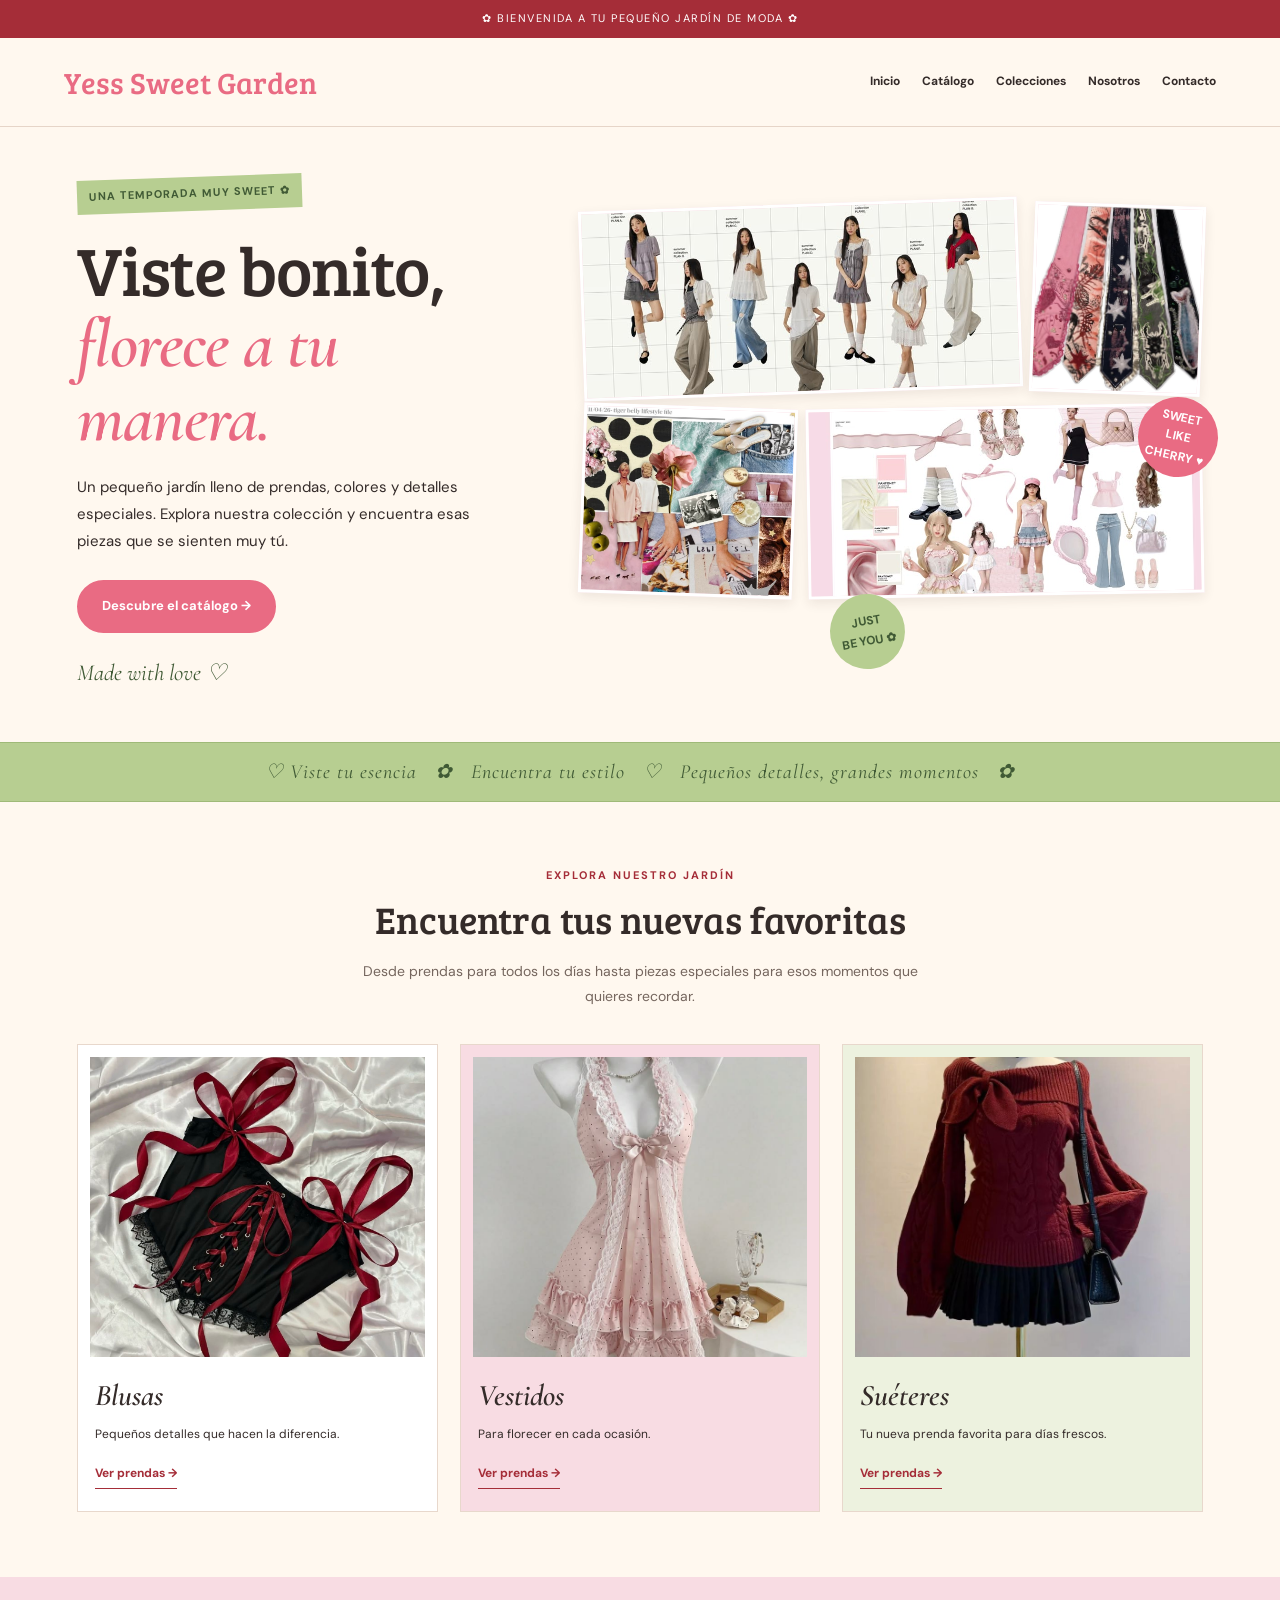
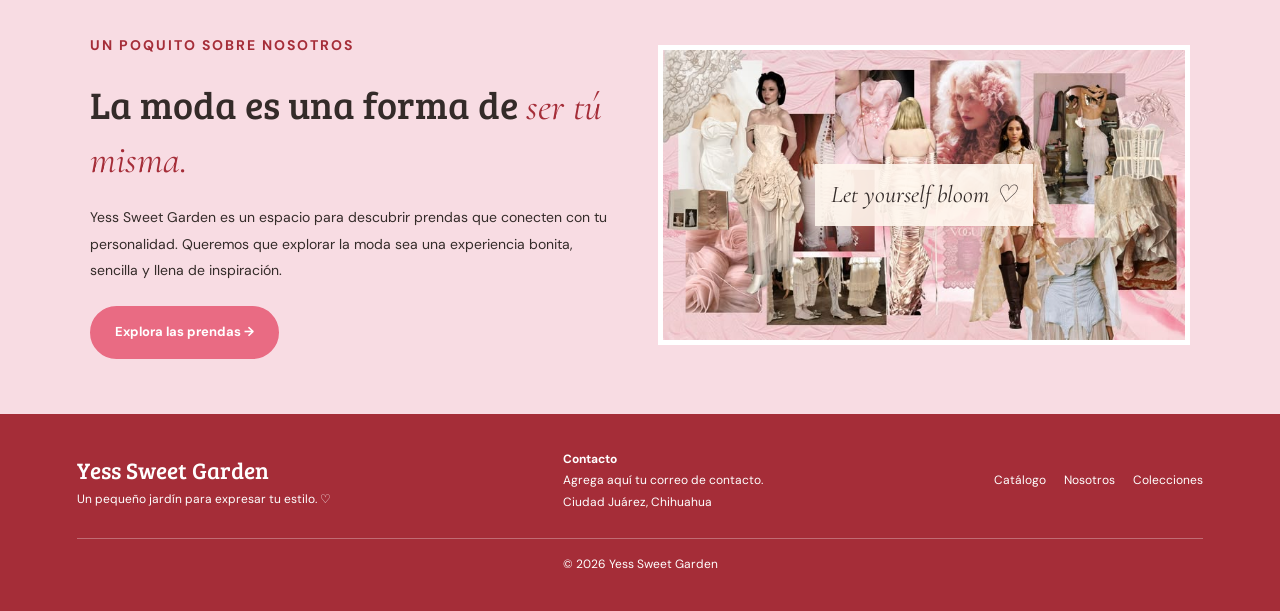
==== inicio.html @ 65d48775 "Primer commit: estructura inicial de Yess Sweet Garden" ====
<!DOCTYPE html>
<html lang="es">
<head>
    <meta charset="UTF-8">
    <meta name="viewport" content="width=device-width, initial-scale=1.0">

    <title>Yess Sweet Garden | Tu estilo florece aquí</title>

    <link rel="preconnect" href="https://fonts.googleapis.com">
    <link rel="preconnect" href="https://fonts.gstatic.com" crossorigin>
    <link href="https://fonts.googleapis.com/css2?family=Bree+Serif&family=DM+Sans:wght@400;500;600;700&family=Cormorant+Garamond:ital,wght@1,500;1,600&display=swap" rel="stylesheet">

    <link rel="stylesheet" href="css/estilos-inicio.css">
</head>

<body>

    <div class="announcement">
        ✿ Bienvenida a tu pequeño jardín de moda ✿
    </div>

    <header class="header">
        <a href="inicio.html" class="logo">Yess Sweet Garden</a>

        <nav aria-label="Navegación principal">
    <a href="inicio.html">Inicio</a>
    <a href="../YessSweetGarden/catalogo.php">Catálogo</a>
    <a href="#colecciones">Colecciones</a>
    <a href="#nosotros">Nosotros</a>
    <a href="#contacto">Contacto</a>
</nav>
    </header>

    <main>

        <!-- PORTADA -->

        <section class="hero">

            <div class="hero-copy">
                <span class="eyebrow">UNA TEMPORADA MUY SWEET ✿</span>

                <h1>
                    Viste bonito,
                    <span>florece a tu manera.</span>
                </h1>

                <p>
                    Un pequeño jardín lleno de prendas, colores y detalles
                    especiales. Explora nuestra colección y encuentra
                    esas piezas que se sienten muy tú.
                </p>

                <a href="catalogo.php" class="primary-button">
                    Descubre el catálogo →
                </a>

                <span class="handwritten">Made with love ♡</span>
            </div>

            <!-- COLLAGE DE FOTOGRAFÍAS -->

            <div class="collage" aria-label="Inspiración de moda">

                <div class="photo photo-one">
                    <img
                        src="imagenes/inspo.jpg"
                        alt="Inspiración de ropa y prendas"
                    >
                </div>

                <div class="photo photo-two">
                    <img
                        src="imagenes/corbtas.jpg"
                        alt="Accesorios coloridos"
                    >
                </div>

                <div class="photo photo-three">
                    <img
                        src="imagenes/fashion.jpg"
                        alt="Detalles de moda"
                    >
                </div>

                <div class="photo photo-four">
                    <img
                        src="imagenes/colects.jpg"
                        alt="Colección de prendas"
                    >
                </div>

                <div class="sticker sticker-cherry">
                    SWEET<br>LIKE<br>CHERRY ♥
                </div>

                <div class="sticker sticker-green">
                    JUST<br>BE YOU ✿
                </div>

            </div>

        </section>

        <!-- FRANJA DECORATIVA -->

        <div class="ticker">
            ♡ Viste tu esencia &nbsp; ✿ &nbsp;
            Encuentra tu estilo &nbsp; ♡ &nbsp;
            Pequeños detalles, grandes momentos &nbsp; ✿
        </div>

        <!-- COLECCIONES DESTACADAS -->

        <section class="collections" id="colecciones">

            <p class="section-label">EXPLORA NUESTRO JARDÍN</p>

            <h2 class="section-title">
                Encuentra tus nuevas favoritas
            </h2>

            <p class="section-description">
                Desde prendas para todos los días hasta piezas especiales
                para esos momentos que quieres recordar.
            </p>

            <div class="collection-grid">

                <article class="collection-card">
                    <img
                        src="imagenes/blusas.jpg"
                        alt="Colección de blusas"
                        loading="lazy"
                    >

                    <h3>Blusas</h3>
                    <p>Pequeños detalles que hacen la diferencia.</p>

                    <a class="text-link" href="catalogo.php">
                        Ver prendas →
                    </a>
                </article>

                <article class="collection-card">
                    <img
                        src="imagenes/dress.jpg"
                        alt="Colección de vestidos"
                        loading="lazy"
                    >

                    <h3>Vestidos</h3>
                    <p>Para florecer en cada ocasión.</p>

                    <a class="text-link" href="catalogo.php">
                        Ver prendas →
                    </a>
                </article>

                <article class="collection-card">
                    <img
                        src="imagenes/sueter.jpg"
                        alt="Colección de suéteres"
                        loading="lazy"
                    >

                    <h3>Suéteres</h3>
                    <p>Tu nueva prenda favorita para días frescos.</p>

                    <a class="text-link" href="catalogo.php">
                        Ver prendas →
                    </a>
                </article>

            </div>

        </section>

        <!-- PRESENTACIÓN DE LA MARCA -->

        <section class="brand-section" id="nosotros">

            <div class="brand-copy">

                <p class="section-label">UN POQUITO SOBRE NOSOTROS</p>

                <h2>
                    La moda es una forma de
                    <span>ser tú misma.</span>
                </h2>

                <p>
                    Yess Sweet Garden es un espacio para descubrir prendas
                    que conecten con tu personalidad. Queremos que explorar
                    la moda sea una experiencia bonita, sencilla y llena
                    de inspiración.
                </p>

                <a href="catalogo.php" class="primary-button">
                    Explora las prendas →
                </a>

            </div>

            <div class="brand-image">
                <img
                    src="imagenes/mood.jpg"
                    alt="Inspiración visual de Yess Sweet Garden"
                    loading="lazy"
                >

                <span>Let yourself bloom ♡</span>
            </div>

        </section>

    </main>

    <!-- PIE DE PÁGINA -->

    <footer class="footer" id="contacto">

        <div class="footer-brand">
            <a href="inicio.html" class="logo">Yess Sweet Garden</a>
            <p>Un pequeño jardín para expresar tu estilo. ♡</p>
        </div>

        <div class="footer-contact">
            <p><strong>Contacto</strong></p>
            <p>Agrega aquí tu correo de contacto.</p>
            <p>Ciudad Juárez, Chihuahua</p>
        </div>

        <div class="footer-links">
            <a href="catalogo.php">Catálogo</a>
            <a href="#nosotros">Nosotros</a>
            <a href="#colecciones">Colecciones</a>
        </div>

        <p class="copyright">© 2026 Yess Sweet Garden</p>

    </footer>

</body>
</html>
---- css/estilos-inicio.css ----
/* ========================================
   YESS SWEET GARDEN
   Estilo vintage juvenil
======================================== */

:root {
    --pink: #e96b83;
    --pink-light: #f8dce3;
    --green: #b7ce91;
    --green-dark: #405a35;
    --cream: #fff8ef;
    --cherry: #a52d38;
    --ink: #342b29;
    --white: #ffffff;
    --border: #e6d5c8;
}

/* REGLAS GENERALES */

* {
    margin: 0;
    padding: 0;
    box-sizing: border-box;
}

html {
    scroll-behavior: smooth;
}

body {
    font-family: 'DM Sans', sans-serif;
    background: var(--cream);
    color: var(--ink);
    line-height: 1.6;
}

a {
    color: inherit;
    text-decoration: none;
}

img {
    display: block;
    max-width: 100%;
}

/* ANUNCIO SUPERIOR */

.announcement {
    background: var(--cherry);
    color: var(--white);
    text-align: center;
    padding: 10px 15px;
    font-size: 11px;
    letter-spacing: 1.5px;
    text-transform: uppercase;
}

/* ENCABEZADO Y NAVEGACIÓN */

.header {
    display: flex;
    align-items: center;
    justify-content: space-between;
    gap: 25px;
    padding: 20px 5%;
    background: var(--cream);
    border-bottom: 1px solid var(--border);
}

.logo {
    font-family: 'Bree Serif', serif;
    font-size: clamp(21px, 2.5vw, 30px);
    font-weight: 400;
    color: var(--pink);
    white-space: nowrap;
}

.header nav {
    display: flex;
    align-items: center;
    justify-content: center;
    flex-wrap: wrap;
    gap: 22px;
}

.header nav a {
    font-size: 12px;
    font-weight: 700;
    transition: color 0.2s ease;
}

.header nav a:hover {
    color: var(--pink);
}

.header nav .nav-button {
    border: 1.5px solid var(--cherry);
    border-radius: 25px;
    padding: 10px 16px;
    color: var(--cherry);
}

.header nav .nav-button:hover {
    background: var(--cherry);
    color: var(--white);
}

/* PORTADA */

.hero {
    padding: 50px 6%;
    display: grid;
    grid-template-columns: 0.85fr 1.15fr;
    align-items: center;
    gap: 45px;
    overflow: hidden;
}

.hero-copy {
    position: relative;
    z-index: 2;
}

.eyebrow {
    display: inline-block;
    background: var(--green);
    color: var(--green-dark);
    padding: 8px 12px;
    font-size: 11px;
    font-weight: 700;
    letter-spacing: 1px;
    transform: rotate(-2deg);
    margin-bottom: 22px;
}

.hero h1 {
    font-family: 'Bree Serif', serif;
    font-size: clamp(42px, 5.4vw, 75px);
    font-weight: 400;
    line-height: 1.08;
    letter-spacing: -1px;
    margin-bottom: 18px;
}

.hero h1 span {
    display: block;
    color: var(--pink);
    font-family: 'Cormorant Garamond', serif;
    font-weight: 600;
    font-style: italic;
    letter-spacing: -1px;
}

.hero-copy p {
    max-width: 420px;
    font-size: 15px;
    line-height: 1.8;
    margin-bottom: 25px;
}

.primary-button {
    display: inline-block;
    background: var(--pink);
    color: var(--white);
    padding: 14px 23px;
    border: 2px solid var(--pink);
    border-radius: 30px;
    font-size: 13px;
    font-weight: 700;
    transition: background 0.2s ease, transform 0.2s ease;
}

.primary-button:hover {
    background: var(--cherry);
    border-color: var(--cherry);
    transform: translateY(-2px);
}

.handwritten {
    display: block;
    color: var(--green-dark);
    font-family: 'Cormorant Garamond', serif;
    font-style: italic;
    font-size: 23px;
    margin-top: 22px;
}

/* COLLAGE */

.collage {
    min-height: 460px;
    display: grid;
    grid-template-columns: 1fr 1fr 0.8fr;
    grid-template-rows: 190px 190px;
    gap: 12px;
    position: relative;
}

.photo {
    position: relative;
    overflow: hidden;
    background: var(--pink-light);
    border: 3px solid var(--white);
    box-shadow: 0 4px 12px rgba(53, 35, 30, 0.09);
}

.photo img {
    width: 100%;
    height: 100%;
    object-fit: cover;
    transition: transform 0.4s ease;
}

.photo:hover img {
    transform: scale(1.06);
}

.photo-one {
    grid-column: 1 / 3;
    grid-row: 1;
    transform: rotate(-2deg);
}

.photo-two {
    grid-column: 3;
    grid-row: 1;
    transform: rotate(2deg);
}

.photo-three {
    grid-column: 1;
    grid-row: 2;
    transform: rotate(2deg);
}

.photo-four {
    grid-column: 2 / 4;
    grid-row: 2;
    transform: rotate(-1deg);
}

/* ETIQUETAS DECORATIVAS */

.sticker {
    position: absolute;
    z-index: 2;
    display: flex;
    align-items: center;
    justify-content: center;
    text-align: center;
    border-radius: 50%;
    font-size: 12px;
    font-weight: 700;
}

.sticker-cherry {
    background: var(--pink);
    color: var(--white);
    width: 80px;
    height: 80px;
    top: 42%;
    right: -15px;
    transform: rotate(12deg);
}

.sticker-green {
    background: var(--green);
    color: var(--green-dark);
    width: 75px;
    height: 75px;
    bottom: -5px;
    left: 40%;
    transform: rotate(-10deg);
}

/* FRANJA DECORATIVA */

.ticker {
    background: var(--green);
    color: var(--green-dark);
    padding: 13px 10px;
    text-align: center;
    font-family: 'Cormorant Garamond', serif;
    font-style: italic;
    font-size: 20px;
    letter-spacing: 1px;
    border-top: 1px solid #9fba78;
    border-bottom: 1px solid #9fba78;
}

/* COLECCIONES */

.collections {
    padding: 65px 6%;
    text-align: center;
}

.section-label {
    color: var(--cherry);
    font-size: 11px;
    font-weight: 700;
    letter-spacing: 2px;
    margin-bottom: 12px;
}

.section-title {
    font-family: 'Bree Serif', serif;
    font-size: clamp(27px, 3vw, 38px);
    font-weight: 400;
    line-height: 1.25;
    margin-bottom: 15px;
}

.section-description {
    max-width: 600px;
    margin: 0 auto;
    font-size: 14px;
    line-height: 1.8;
    color: #75665e;
}

.collection-grid {
    display: grid;
    grid-template-columns: repeat(3, minmax(0, 1fr));
    gap: 22px;
    margin-top: 35px;
    text-align: left;
}

.collection-card {
    background: var(--white);
    padding: 12px;
    border: 1px solid #e8d8cc;
    transition: transform 0.25s ease;
}

.collection-card:nth-child(2) {
    background: var(--pink-light);
}

.collection-card:nth-child(3) {
    background: #edf2df;
}

.collection-card:hover {
    transform: translateY(-5px);
}

.collection-card img {
    width: 100%;
    height: 300px;
    object-fit: cover;
    background: #eaded3;
}

.collection-card h3 {
    font-family: 'Cormorant Garamond', serif;
    font-style: italic;
    font-weight: 600;
    font-size: 30px;
    margin: 15px 5px 5px;
}

.collection-card p {
    margin: 0 5px 15px;
    font-size: 12px;
}

.text-link {
    display: inline-block;
    margin: 0 5px 10px;
    padding-bottom: 4px;
    border-bottom: 1px solid var(--cherry);
    color: var(--cherry);
    font-size: 12px;
    font-weight: 700;
}

/* PRESENTACIÓN DE LA MARCA */

.brand-section {
    padding: 55px 7%;
    background: var(--pink-light);
    display: grid;
    grid-template-columns: 1fr 1fr;
    align-items: center;
    gap: 35px;
}

.brand-copy h2 {
    font-family: 'Bree Serif', serif;
    font-size: clamp(28px, 3vw, 40px);
    font-weight: 400;
    line-height: 1.3;
    margin-bottom: 18px;
}

.brand-copy h2 span {
    color: var(--cherry);
    font-family: 'Cormorant Garamond', serif;
    font-style: italic;
}

.brand-copy p {
    font-size: 14px;
    line-height: 1.9;
    margin-bottom: 22px;
}

.brand-image {
    min-height: 300px;
    background: var(--green);
    border: 5px solid var(--white);
    display: flex;
    justify-content: center;
    align-items: center;
    text-align: center;
    padding: 20px;
    overflow: hidden;
    position: relative;
}

.brand-image img {
    position: absolute;
    width: 100%;
    height: 100%;
    inset: 0;
    object-fit: cover;
}

.brand-image span {
    position: relative;
    z-index: 1;
    background: rgba(255, 248, 239, 0.9);
    padding: 12px 16px;
    font-family: 'Cormorant Garamond', serif;
    font-style: italic;
    font-size: 24px;
}

/* PIE DE PÁGINA */

.footer {
    padding: 35px 6%;
    background: var(--cherry);
    color: var(--white);
    display: flex;
    justify-content: space-between;
    align-items: center;
    gap: 25px;
    flex-wrap: wrap;
}

.footer .logo {
    color: var(--white);
    font-size: 23px;
}

.footer p {
    font-size: 12px;
    line-height: 1.8;
}

.footer-links {
    display: flex;
    gap: 18px;
    flex-wrap: wrap;
}

.footer-links a {
    font-size: 12px;
}

.footer-links a:hover {
    text-decoration: underline;
}

.copyright {
    width: 100%;
    border-top: 1px solid rgba(255, 255, 255, 0.3);
    padding-top: 15px;
    text-align: center;
}

/* TABLET */

@media (max-width: 900px) {
    .header {
        flex-direction: column;
    }

    .hero {
        grid-template-columns: 1fr;
        gap: 35px;
    }

    .hero-copy {
        max-width: 650px;
    }

    .collage {
        max-width: 650px;
        width: 100%;
        margin: 0 auto;
    }

    .brand-section {
        grid-template-columns: 1fr;
    }

    .brand-image {
        min-height: 350px;
    }
}

/* CELULAR */

@media (max-width: 600px) {
    .announcement {
        font-size: 9px;
        letter-spacing: 0.8px;
    }

    .header {
        padding: 18px 4%;
        gap: 18px;
    }

    .logo {
        white-space: normal;
        text-align: center;
    }

    .header nav {
        gap: 13px;
    }

    .header nav a {
        font-size: 11px;
    }

    .header nav .nav-button {
        padding: 8px 12px;
    }

    .hero {
        padding: 35px 5%;
    }

    .hero h1 {
        font-size: 44px;
    }

    .collage {
        min-height: 330px;
        grid-template-rows: 145px 145px;
        gap: 7px;
    }

    .sticker-cherry {
        width: 60px;
        height: 60px;
        right: -6px;
        font-size: 10px;
    }

    .sticker-green {
        width: 58px;
        height: 58px;
        font-size: 10px;
    }

    .ticker {
        font-size: 16px;
    }

    .collections {
        padding: 45px 5%;
    }

    .collection-grid {
        grid-template-columns: 1fr;
        gap: 20px;
    }

    .collection-card img {
        height: 350px;
    }

    .brand-section {
        padding: 40px 6%;
    }

    .brand-image {
        min-height: 260px;
    }

    .footer {
        flex-direction: column;
        text-align: center;
    }

    .footer-links {
        justify-content: center;
    }
}

/* RESPETA LA PREFERENCIA DE MOVIMIENTO REDUCIDO */

@media (prefers-reduced-motion: reduce) {
    html {
        scroll-behavior: auto;
    }

    *,
    *::before,
    *::after {
        transition-duration: 0.01ms !important;
    }
}
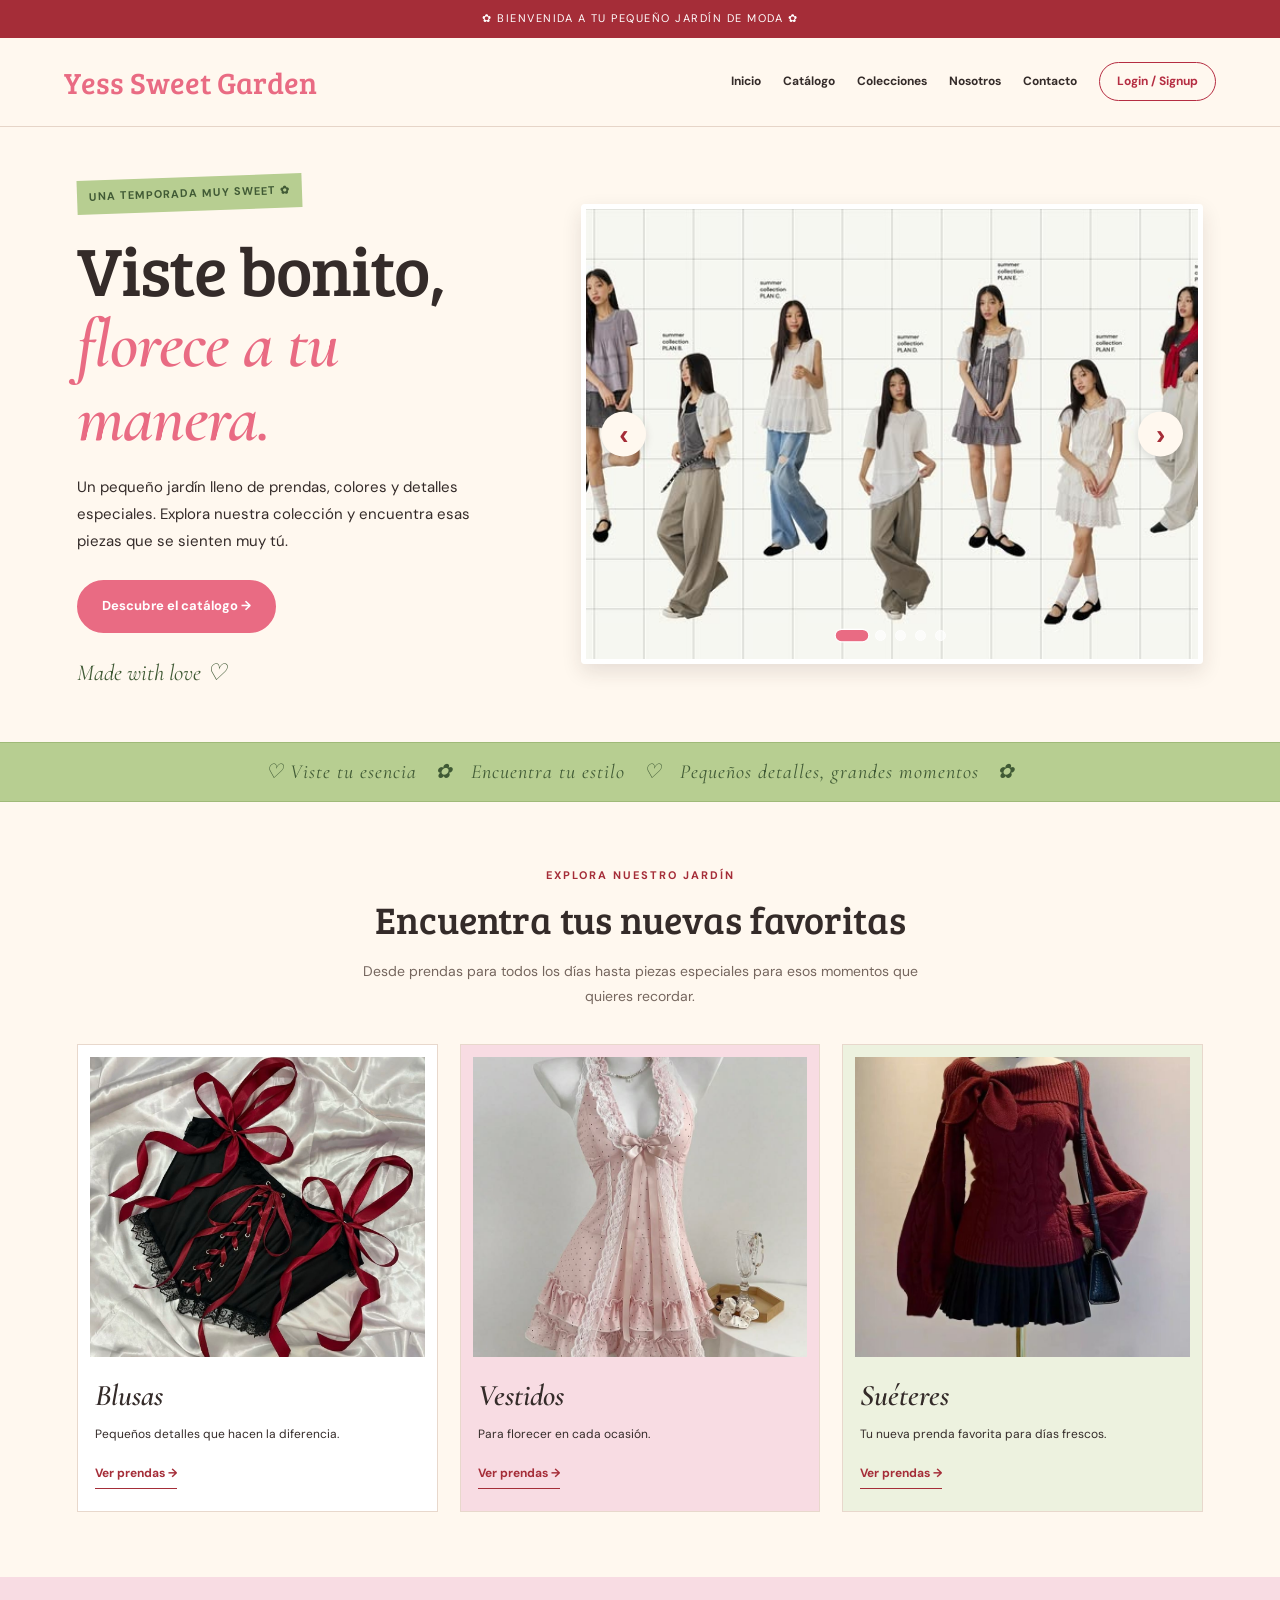
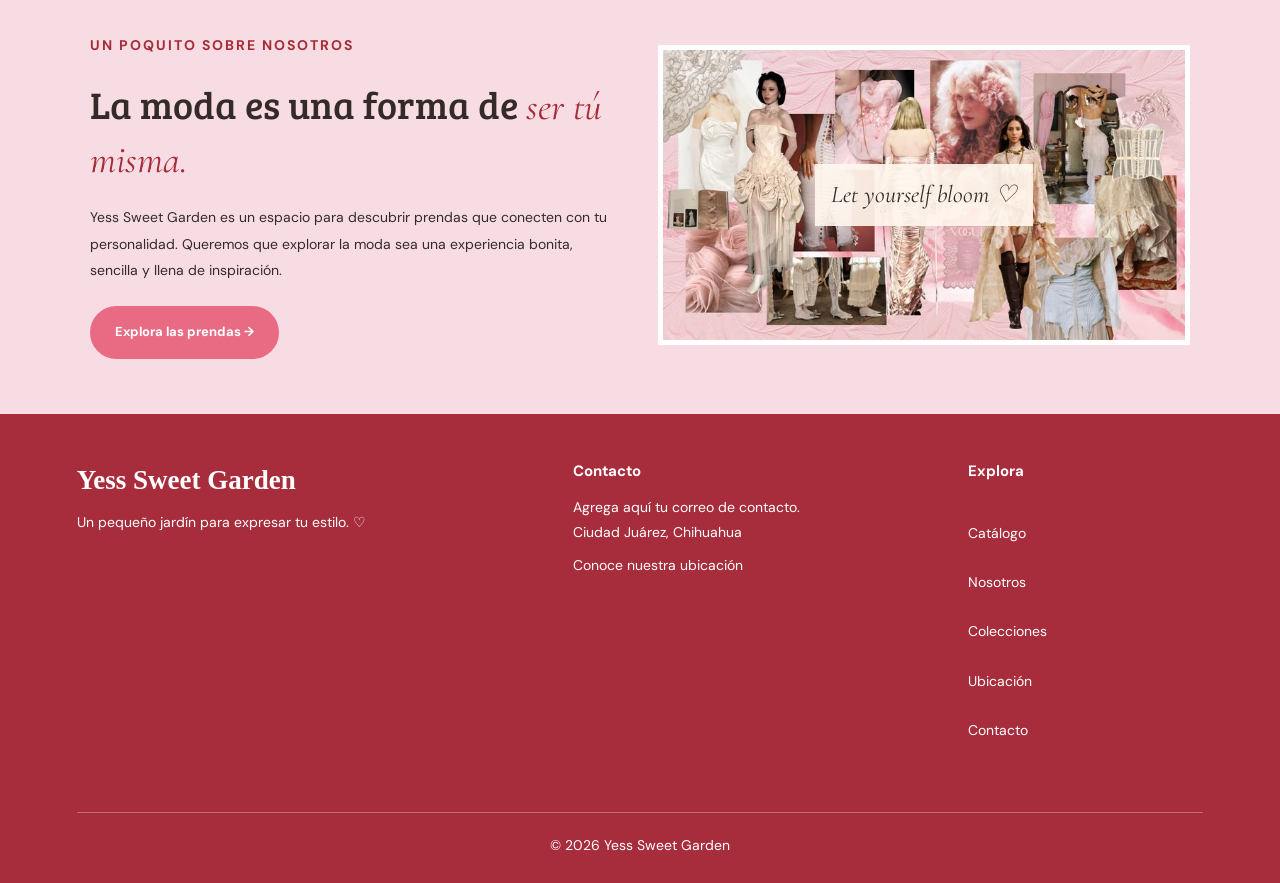
==== commit 24e919c0: "Actualización del sistema Yess Sweet Garden" ====
--- a/inicio.html
+++ b/inicio.html
@@ -29,6 +29,11 @@
     <a href="#colecciones">Colecciones</a>
     <a href="#nosotros">Nosotros</a>
     <a href="#contacto">Contacto</a>
+    <a href="login_usuario.php"
+   class="nav-login"
+   id="acceso-usuario">
+    Login / Signup
+</a>
 </nav>
     </header>
 
@@ -59,48 +64,45 @@
                 <span class="handwritten">Made with love ♡</span>
             </div>
 
-            <!-- COLLAGE DE FOTOGRAFÍAS -->
-
-            <div class="collage" aria-label="Inspiración de moda">
-
-                <div class="photo photo-one">
-                    <img
-                        src="imagenes/inspo.jpg"
-                        alt="Inspiración de ropa y prendas"
-                    >
-                </div>
-
-                <div class="photo photo-two">
-                    <img
-                        src="imagenes/corbtas.jpg"
-                        alt="Accesorios coloridos"
-                    >
-                </div>
-
-                <div class="photo photo-three">
-                    <img
-                        src="imagenes/fashion.jpg"
-                        alt="Detalles de moda"
-                    >
-                </div>
-
-                <div class="photo photo-four">
-                    <img
-                        src="imagenes/colects.jpg"
-                        alt="Colección de prendas"
-                    >
-                </div>
-
-                <div class="sticker sticker-cherry">
-                    SWEET<br>LIKE<br>CHERRY ♥
-                </div>
-
-                <div class="sticker sticker-green">
-                    JUST<br>BE YOU ✿
-                </div>
-
-            </div>
-
+           
+<!-- CARRUSEL DE FOTOGRAFÍAS -->
+
+<div class="hero-carousel" aria-label="Inspiración de moda">
+
+    <div class="carousel-slide active">
+        <img src="imagenes/inspo.jpg" alt="Inspiración de ropa y prendas">
+    </div>
+
+    <div class="carousel-slide">
+        <img src="imagenes/corbtas.jpg" alt="Accesorios coloridos">
+    </div>
+
+    <div class="carousel-slide">
+        <img src="imagenes/fashion.jpg" alt="Detalles de moda">
+    </div>
+
+    <div class="carousel-slide">
+        <img src="imagenes/colects.jpg" alt="Colección de prendas">
+    </div>
+
+    <div class="carousel-slide">
+        <img src="imagenes/mood.jpg" alt="Inspiración de moda">
+    </div>
+
+    <button class="carousel-arrow carousel-prev" type="button" aria-label="Imagen anterior">‹</button>
+    <button class="carousel-arrow carousel-next" type="button" aria-label="Imagen siguiente">›</button>
+
+    <div class="carousel-indicators">
+        <button class="carousel-dot active" aria-label="Ir a imagen 1"></button>
+        <button class="carousel-dot" aria-label="Ir a imagen 2"></button>
+        <button class="carousel-dot" aria-label="Ir a imagen 3"></button>
+        <button class="carousel-dot" aria-label="Ir a imagen 4"></button>
+        <button class="carousel-dot" aria-label="Ir a imagen 5"></button>
+    </div>
+
+</div>
+
+            
         </section>
 
         <!-- FRANJA DECORATIVA -->
@@ -217,30 +219,132 @@
 
     </main>
 
-    <!-- PIE DE PÁGINA -->
-
-    <footer class="footer" id="contacto">
-
-        <div class="footer-brand">
-            <a href="inicio.html" class="logo">Yess Sweet Garden</a>
-            <p>Un pequeño jardín para expresar tu estilo. ♡</p>
-        </div>
-
-        <div class="footer-contact">
-            <p><strong>Contacto</strong></p>
-            <p>Agrega aquí tu correo de contacto.</p>
-            <p>Ciudad Juárez, Chihuahua</p>
-        </div>
-
-        <div class="footer-links">
-            <a href="catalogo.php">Catálogo</a>
-            <a href="#nosotros">Nosotros</a>
-            <a href="#colecciones">Colecciones</a>
-        </div>
-
-        <p class="copyright">© 2026 Yess Sweet Garden</p>
+   
+<!-- PIE DE PÁGINA -->
+
+<footer class="footer" id="contacto">
+
+    <div class="footer-brand">
+        <a href="inicio.html" class="logo">Yess Sweet Garden</a>
+        <p>Un pequeño jardín para expresar tu estilo. ♡</p>
+    </div>
+
+    <div class="footer-contact">
+        <h3>Contacto</h3>
+        <p>Agrega aquí tu correo de contacto.</p>
+        <p>Ciudad Juárez, Chihuahua</p>
+        <a href="ubicacion.php">Conoce nuestra ubicación</a>
+    </div>
+
+    <div class="footer-links">
+        <h3>Explora</h3>
+        <a href="catalogo.php">Catálogo</a>
+        <a href="#nosotros">Nosotros</a>
+        <a href="#colecciones">Colecciones</a>
+        <a href="ubicacion.php">Ubicación</a>
+              <a href="contacto.php">Contacto</a>
+    </div>
+
+    <p class="copyright">© 2026 Yess Sweet Garden</p>
+
+</footer>
 
     </footer>
 
+    <!-- JAVASCRIPT DEL CARRUSEL -->
+    <script>
+        const slides = document.querySelectorAll('.carousel-slide');
+        const dots = document.querySelectorAll('.carousel-dot');
+        const anterior = document.querySelector('.carousel-prev');
+        const siguiente = document.querySelector('.carousel-next');
+
+        let indiceActual = 0;
+
+        function mostrarImagen(indice) {
+            slides[indiceActual].classList.remove('active');
+            dots[indiceActual].classList.remove('active');
+
+            indiceActual = (indice + slides.length) % slides.length;
+
+            slides[indiceActual].classList.add('active');
+            dots[indiceActual].classList.add('active');
+        }
+
+        siguiente.addEventListener('click', () => {
+            mostrarImagen(indiceActual + 1);
+        });
+
+        anterior.addEventListener('click', () => {
+            mostrarImagen(indiceActual - 1);
+        });
+
+        dots.forEach((dot, indice) => {
+            dot.addEventListener('click', () => {
+                mostrarImagen(indice);
+            });
+        });
+
+        // Cambio automático cada 5 segundos
+        setInterval(() => {
+            mostrarImagen(indiceActual + 1);
+        }, 5000);
+    </script>
+<script>
+document.addEventListener('DOMContentLoaded', async () => {
+
+    const accesoUsuario = document.getElementById('acceso-usuario');
+
+    if (!accesoUsuario) return;
+
+    try {
+        const respuesta = await fetch('estado_sesion_usuario.php', {
+            cache: 'no-store',
+            credentials: 'same-origin'
+        });
+
+        if (!respuesta.ok) {
+            throw new Error('No se pudo comprobar la sesión.');
+        }
+
+        const datos = await respuesta.json();
+
+        if (datos.sesion) {
+
+            accesoUsuario.href = 'perfil_usuario.php';
+            accesoUsuario.classList.add('nav-usuario-icono');
+            accesoUsuario.setAttribute('aria-label', 'Mi cuenta');
+            accesoUsuario.setAttribute('title', 'Mi cuenta');
+
+            accesoUsuario.innerHTML = `
+                <svg viewBox="0 0 24 24"
+                     width="21"
+                     height="21"
+                     fill="none"
+                     stroke="currentColor"
+                     stroke-width="1.8"
+                     stroke-linecap="round"
+                     stroke-linejoin="round"
+                     aria-hidden="true">
+                    <circle cx="12" cy="8" r="4"></circle>
+                    <path d="M4 21c0-4.4 3.6-7 8-7s8 2.6 8 7"></path>
+                </svg>
+            `;
+
+        } else {
+
+            accesoUsuario.href = 'login_usuario.php';
+            accesoUsuario.classList.remove('nav-usuario-icono');
+            accesoUsuario.textContent = 'Login / Signup';
+        }
+
+    } catch (error) {
+        console.error('Error al comprobar la sesión:', error);
+    }
+
+});
+</script>
 </body>
 </html>
+
+</body>
+</html>
--- a/css/estilos-inicio.css
+++ b/css/estilos-inicio.css
@@ -33,6 +33,9 @@
     background: var(--cream);
     color: var(--ink);
     line-height: 1.6;
+    width: 100%;
+    max-width: 100%;
+    overflow-x: hidden;
 }
 
 a {
@@ -187,59 +190,6 @@
     margin-top: 22px;
 }
 
-/* COLLAGE */
-
-.collage {
-    min-height: 460px;
-    display: grid;
-    grid-template-columns: 1fr 1fr 0.8fr;
-    grid-template-rows: 190px 190px;
-    gap: 12px;
-    position: relative;
-}
-
-.photo {
-    position: relative;
-    overflow: hidden;
-    background: var(--pink-light);
-    border: 3px solid var(--white);
-    box-shadow: 0 4px 12px rgba(53, 35, 30, 0.09);
-}
-
-.photo img {
-    width: 100%;
-    height: 100%;
-    object-fit: cover;
-    transition: transform 0.4s ease;
-}
-
-.photo:hover img {
-    transform: scale(1.06);
-}
-
-.photo-one {
-    grid-column: 1 / 3;
-    grid-row: 1;
-    transform: rotate(-2deg);
-}
-
-.photo-two {
-    grid-column: 3;
-    grid-row: 1;
-    transform: rotate(2deg);
-}
-
-.photo-three {
-    grid-column: 1;
-    grid-row: 2;
-    transform: rotate(2deg);
-}
-
-.photo-four {
-    grid-column: 2 / 4;
-    grid-row: 2;
-    transform: rotate(-1deg);
-}
 
 /* ETIQUETAS DECORATIVAS */
 
@@ -620,3 +570,457 @@
         transition-duration: 0.01ms !important;
     }
 }
+/* =====================================
+   CARRUSEL DE IMÁGENES
+===================================== */
+
+.carousel {
+    position: relative;
+    width: 100%;
+    max-width: 100%;
+    height: 460px;
+    margin: 0;
+    overflow: hidden;
+    border: 4px solid var(--white);
+    border-radius: 3px;
+    box-shadow: 0 8px 20px rgba(53, 35, 30, 0.10);
+    background: var(--pink-light);
+}
+
+/* Cada diapositiva */
+
+.carousel-slide {
+    position: absolute;
+    inset: 0;
+    width: 100%;
+    height: 100%;
+    opacity: 0;
+    visibility: hidden;
+    transition: opacity 0.6s ease;
+}
+
+.carousel-slide.active {
+    opacity: 1;
+    visibility: visible;
+    z-index: 1;
+}
+
+/* Imágenes */
+
+.carousel-slide img {
+    width: 100%;
+    height: 100%;
+    object-fit: cover;
+    object-position: center;
+}
+
+/* Botones anterior y siguiente */
+
+.carousel-prev,
+.carousel-next {
+    position: absolute;
+    top: 50%;
+    transform: translateY(-50%);
+    z-index: 3;
+
+    width: 42px;
+    height: 42px;
+
+    border: none;
+    border-radius: 50%;
+
+    background: var(--cream);
+    color: var(--cherry);
+
+    font-size: 25px;
+    font-weight: bold;
+
+    cursor: pointer;
+    box-shadow: 0 3px 10px rgba(0, 0, 0, 0.15);
+
+    transition: background 0.2s ease, color 0.2s ease;
+}
+
+.carousel-prev {
+    left: 15px;
+}
+
+.carousel-next {
+    right: 15px;
+}
+
+.carousel-prev:hover,
+.carousel-next:hover {
+    background: var(--pink);
+    color: var(--white);
+}
+
+/* Indicadores inferiores */
+
+.carousel-dots {
+    position: absolute;
+    bottom: 15px;
+    left: 50%;
+    transform: translateX(-50%);
+    z-index: 3;
+
+    display: flex;
+    gap: 9px;
+}
+
+.carousel-dot {
+    width: 10px;
+    height: 10px;
+    padding: 0;
+
+    border: 1px solid var(--white);
+    border-radius: 50%;
+
+    background: rgba(255, 255, 255, 0.6);
+    cursor: pointer;
+
+    transition: background 0.2s ease, transform 0.2s ease;
+}
+
+.carousel-dot.active {
+    background: var(--pink);
+    transform: scale(1.25);
+}
+
+/* Adaptación para pantallas pequeñas */
+
+@media (max-width: 900px) {
+    .carousel {
+        max-width: 100%;
+        height: 400px;
+    }
+}
+
+@media (max-width: 600px) {
+    .carousel {
+        height: 280px;
+    }
+
+    .carousel-prev,
+    .carousel-next {
+        width: 34px;
+        height: 34px;
+        font-size: 20px;
+    }
+
+    .carousel-prev {
+        left: 8px;
+    }
+
+    .carousel-next {
+        right: 8px;
+    }
+
+    .carousel-dots {
+        bottom: 10px;
+    }
+}/* DISTRIBUCIÓN ORIGINAL DE LA PORTADA */
+.hero {
+    display: grid;
+    grid-template-columns: 0.85fr 1.15fr;
+    align-items: center;
+    gap: 45px;
+    padding: 50px 6%;
+    overflow: hidden;
+}
+
+/* TEXTO A LA IZQUIERDA */
+.hero-copy {
+    grid-column: 1;
+    position: relative;
+    z-index: 2;
+    min-width: 0;
+}
+
+/* CARRUSEL SOLAMENTE A LA DERECHA */
+.hero > .carousel {
+    grid-column: 2;
+    grid-row: 1;
+    position: relative;
+    width: 100%;
+    max-width: 100%;
+    height: 460px;
+    min-width: 0;
+    margin: 0;
+    overflow: hidden;
+}
+
+/* IMÁGENES DENTRO DEL CARRUSEL */
+.hero > .carousel .carousel-slide {
+    position: absolute;
+    inset: 0;
+    width: 100%;
+    height: 100%;
+}
+
+.hero > .carousel .carousel-slide img {
+    width: 100%;
+    height: 100%;
+    object-fit: cover;
+}
+
+/* TABLET Y CELULAR */
+@media (max-width: 900px) {
+    .hero {
+        grid-template-columns: 1fr;
+        gap: 35px;
+    }
+
+    .hero-copy {
+        grid-column: 1;
+    }
+
+    .hero > .carousel {
+        grid-column: 1;
+        grid-row: 2;
+        width: 100%;
+        height: 400px;
+    }
+}
+
+@media (max-width: 600px) {
+    .hero > .carousel {
+        height: 280px;
+    }
+}
+/* CARRUSEL DENTRO DE LA PORTADA */
+
+.hero-carousel {
+    position: relative;
+    grid-column: 2;
+    grid-row: 1;
+    width: 100%;
+    max-width: 100%;
+    height: 460px;
+    min-width: 0;
+    overflow: hidden;
+    border: 5px solid var(--white);
+    border-radius: 4px;
+    box-shadow: 0 8px 20px rgba(53, 35, 30, 0.12);
+}
+
+/* IMÁGENES */
+
+.carousel-slide {
+    position: absolute;
+    inset: 0;
+    width: 100%;
+    height: 100%;
+    opacity: 0;
+    visibility: hidden;
+    transition: opacity 0.6s ease;
+}
+
+.carousel-slide.active {
+    opacity: 1;
+    visibility: visible;
+    z-index: 1;
+}
+
+.carousel-slide img {
+    width: 100%;
+    height: 100%;
+    object-fit: cover;
+    object-position: center;
+}
+
+/* FLECHAS */
+
+.carousel-arrow {
+    position: absolute;
+    top: 50%;
+    transform: translateY(-50%);
+    z-index: 3;
+    width: 45px;
+    height: 45px;
+    border: none;
+    border-radius: 50%;
+    background: var(--cream);
+    color: var(--cherry);
+    font-size: 28px;
+    cursor: pointer;
+    box-shadow: 0 3px 10px rgba(0, 0, 0, 0.12);
+}
+
+.carousel-prev {
+    left: 15px;
+}
+
+.carousel-next {
+    right: 15px;
+}
+
+/* INDICADORES */
+
+.carousel-indicators {
+    position: absolute;
+    bottom: 18px;
+    left: 50%;
+    transform: translateX(-50%);
+    display: flex;
+    gap: 9px;
+    z-index: 3;
+}
+
+.carousel-dot {
+    width: 11px;
+    height: 11px;
+    padding: 0;
+    border: 1px solid white;
+    border-radius: 50%;
+    background: rgba(255, 255, 255, 0.65);
+    cursor: pointer;
+}
+
+.carousel-dot.active {
+    width: 28px;
+    border-radius: 10px;
+    background: var(--pink);
+}
+@media (max-width: 768px) {
+
+    .hero {
+        grid-template-columns: 1fr;
+        gap: 30px;
+        padding: 35px 6%;
+        overflow: hidden;
+    }
+
+    .hero-copy {
+        grid-column: 1;
+        grid-row: 1;
+        width: 100%;
+    }
+
+    .hero-carousel {
+        display: block !important;
+        visibility: visible;
+        grid-column: 1;
+        grid-row: 2;
+        width: 100%;
+        max-width: 100%;
+        height: 420px;
+        min-width: 0;
+        margin: 0;
+    }
+
+    .carousel-slide {
+        width: 100%;
+        height: 100%;
+    }
+
+    .carousel-slide img {
+        width: 100%;
+        height: 100%;
+        object-fit: cover;
+    }
+}
+.nav-login {
+    padding: 9px 17px;
+    border: 1px solid #b52d42;
+    border-radius: 25px;
+    color: #b52d42;
+    font-size: 13px;
+    font-weight: 600;
+    text-decoration: none;
+    transition: all 0.25s ease;
+}
+
+.nav-login:hover {
+    background: #b52d42;
+    color: #fff;
+}
+
+/* FOOTER YESS SWEET GARDEN */
+
+.footer {
+    display: grid;
+    grid-template-columns: 1.3fr 1fr 0.7fr;
+    gap: 60px;
+    align-items: start;
+    padding: 45px 6% 25px;
+    background: #a72d3c;
+    color: #fff;
+}
+
+.footer-brand,
+.footer-contact,
+.footer-links {
+    display: flex;
+    flex-direction: column;
+    align-items: flex-start;
+}
+
+.footer-brand .logo {
+    color: #fff;
+    font-family: 'Playfair Display', serif;
+    font-size: 27px;
+    font-weight: 700;
+    text-decoration: none;
+    margin-bottom: 8px;
+}
+
+.footer p {
+    font-size: 14px;
+    line-height: 1.8;
+}
+
+.footer-contact h3,
+.footer-links h3 {
+    font-size: 15px;
+    margin-bottom: 12px;
+}
+
+.footer-contact a,
+.footer-links a {
+    color: #fff;
+    font-size: 14px;
+    text-decoration: none;
+    margin-top: 9px;
+    transition: .2s ease;
+}
+
+.footer-contact a:hover,
+.footer-links a:hover {
+    color: #f8d5d9;
+    text-decoration: underline;
+}
+
+.footer .copyright {
+    grid-column: 1 / -1;
+    width: 100%;
+    padding-top: 20px;
+    margin-top: 10px;
+    border-top: 1px solid rgba(255,255,255,.3);
+    text-align: center;
+}
+
+/* RESPONSIVE */
+
+@media (max-width: 700px) {
+    .footer {
+        grid-template-columns: 1fr 1fr;
+        gap: 30px;
+        padding: 35px 7% 20px;
+    }
+
+    .footer-brand {
+        grid-column: 1 / -1;
+    }
+}
+
+@media (max-width: 450px) {
+    .footer {
+        grid-template-columns: 1fr;
+        gap: 25px;
+    }
+
+    .footer-brand {
+        grid-column: auto;
+    }
+}
